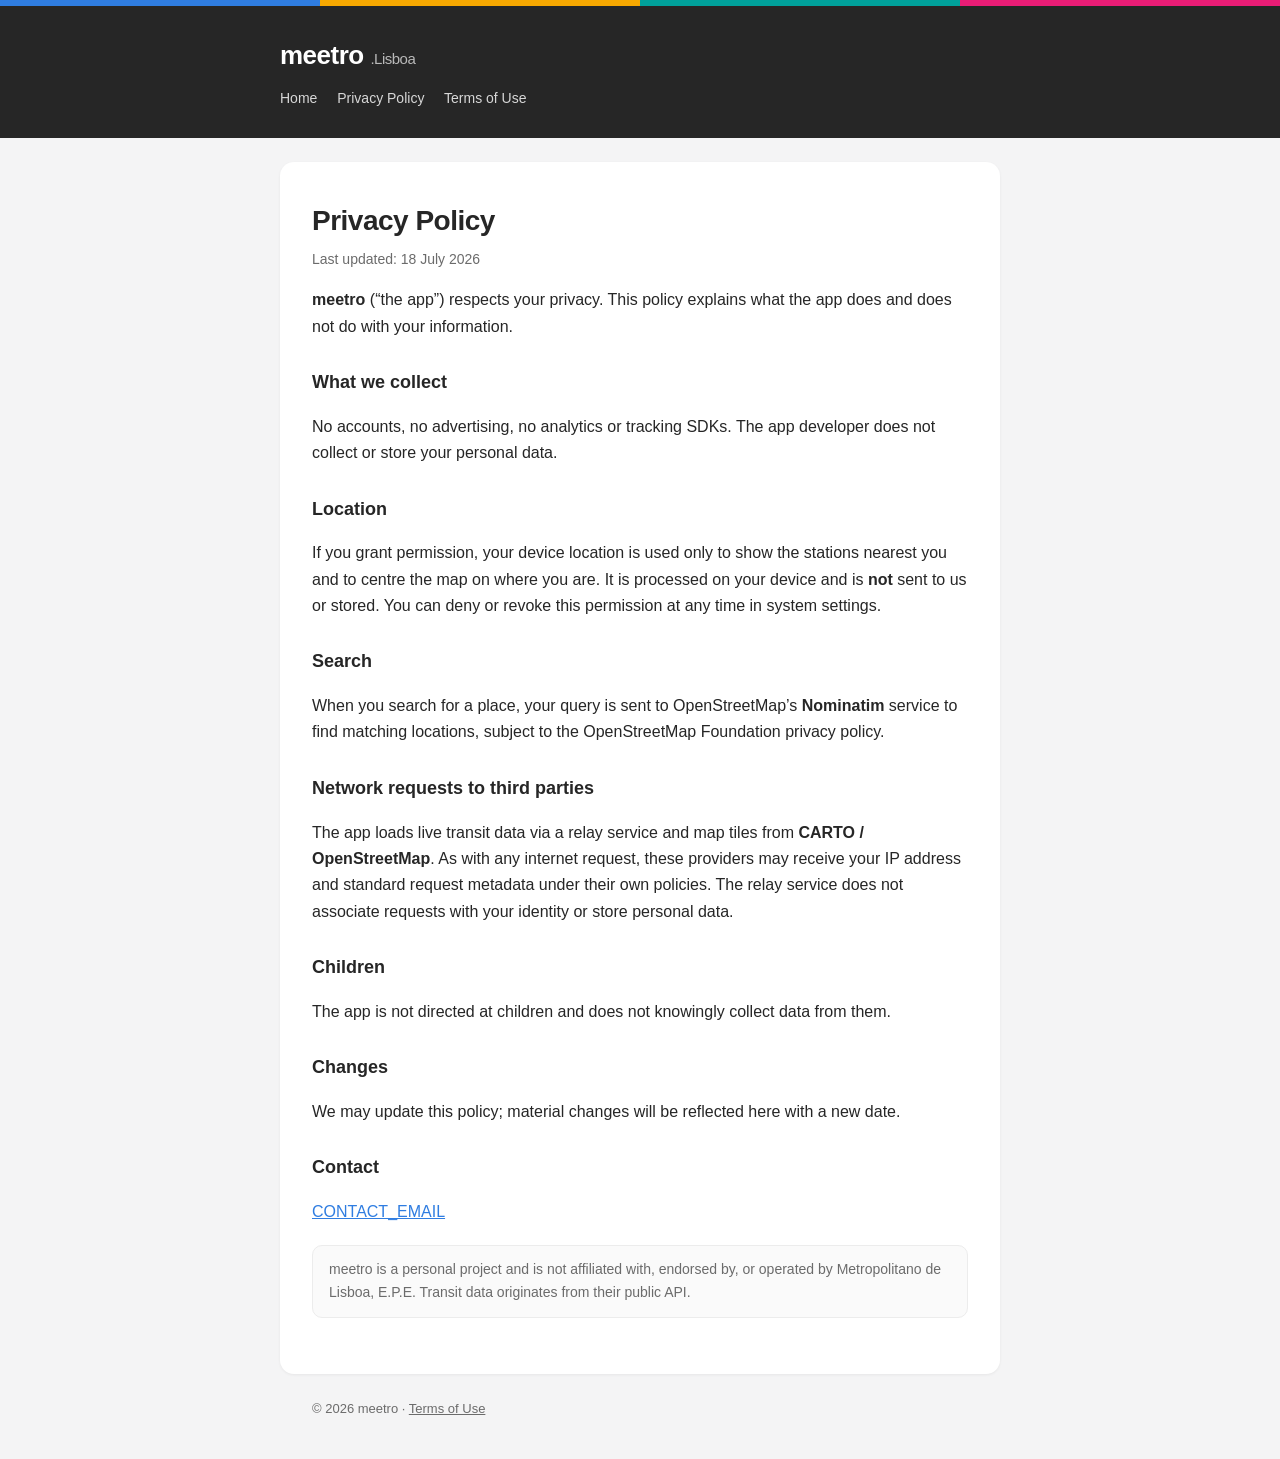
==== privacy.html @ 1540e461 "Host meetro privacy policy + terms (GitHub Pages) Co-Authored-By: Claude Opus 4.8 <noreply@anthropic" ====
<!DOCTYPE html>
<html lang="en">
<head>
  <meta charset="utf-8">
  <meta name="viewport" content="width=device-width, initial-scale=1">
  <title>meetro — Privacy Policy</title>
  <link rel="stylesheet" href="style.css">
</head>
<body>
  <div class="stripe"><span class="a"></span><span class="b"></span><span class="c"></span><span class="d"></span></div>
  <header>
    <div class="wrap">
      <div class="brand">meetro <small>.Lisboa</small></div>
      <nav>
        <a href="index.html">Home</a>
        <a href="privacy.html">Privacy Policy</a>
        <a href="terms.html">Terms of Use</a>
      </nav>
    </div>
  </header>
  <main>
    <h1>Privacy Policy</h1>
    <p class="updated">Last updated: 18 July 2026</p>

    <p><strong>meetro</strong> (“the app”) respects your privacy. This policy
       explains what the app does and does not do with your information.</p>

    <h2>What we collect</h2>
    <p>No accounts, no advertising, no analytics or tracking SDKs. The app
       developer does not collect or store your personal data.</p>

    <h2>Location</h2>
    <p>If you grant permission, your device location is used only to show the
       stations nearest you and to centre the map on where you are. It is
       processed on your device and is <strong>not</strong> sent to us or stored.
       You can deny or revoke this permission at any time in system settings.</p>

    <h2>Search</h2>
    <p>When you search for a place, your query is sent to OpenStreetMap’s
       <strong>Nominatim</strong> service to find matching locations, subject to
       the OpenStreetMap Foundation privacy policy.</p>

    <h2>Network requests to third parties</h2>
    <p>The app loads live transit data via a relay service and map tiles from
       <strong>CARTO / OpenStreetMap</strong>. As with any internet request, these
       providers may receive your IP address and standard request metadata under
       their own policies. The relay service does not associate requests with your
       identity or store personal data.</p>

    <h2>Children</h2>
    <p>The app is not directed at children and does not knowingly collect data
       from them.</p>

    <h2>Changes</h2>
    <p>We may update this policy; material changes will be reflected here with a
       new date.</p>

    <h2>Contact</h2>
    <p><a href="mailto:CONTACT_EMAIL">CONTACT_EMAIL</a></p>

    <div class="unofficial">
      meetro is a personal project and is not affiliated with, endorsed by, or
      operated by Metropolitano de Lisboa, E.P.E. Transit data originates from
      their public API.
    </div>
  </main>
  <footer>© 2026 meetro · <a href="terms.html">Terms of Use</a></footer>
</body>
</html>
---- style.css ----
:root {
  --ink: #262626;
  --paper: #ffffff;
  --muted: #6b6b6b;
  --azul: #2f7de1;
  --amarela: #f7a800;
  --verde: #00a19b;
  --vermelha: #ea1d76;
}
* { box-sizing: border-box; }
html { -webkit-text-size-adjust: 100%; }
body {
  margin: 0;
  font: 16px/1.65 -apple-system, BlinkMacSystemFont, "Segoe UI", Roboto, Helvetica, Arial, sans-serif;
  color: var(--ink);
  background: #f4f4f5;
}
.stripe { display: flex; height: 6px; }
.stripe span { flex: 1; }
.stripe .a { background: var(--azul); }
.stripe .b { background: var(--amarela); }
.stripe .c { background: var(--verde); }
.stripe .d { background: var(--vermelha); }

header {
  background: var(--ink);
  color: #fff;
  padding: 28px 24px;
}
header .wrap { max-width: 720px; margin: 0 auto; }
header .brand { font-size: 26px; font-weight: 700; letter-spacing: -0.5px; }
header .brand small { color: #b9b9b9; font-weight: 500; font-size: 15px; }
header nav { margin-top: 10px; font-size: 14px; }
header nav a { color: #d7d7d7; text-decoration: none; margin-right: 16px; }
header nav a:hover { color: #fff; text-decoration: underline; }

main {
  max-width: 720px;
  margin: 24px auto;
  background: var(--paper);
  border-radius: 14px;
  padding: 36px 32px;
  box-shadow: 0 1px 3px rgba(0,0,0,.06);
}
h1 { font-size: 28px; margin: 0 0 4px; letter-spacing: -0.5px; }
h2 { font-size: 18px; margin: 28px 0 8px; }
.updated { color: var(--muted); font-size: 14px; margin: 0 0 8px; }
a { color: var(--azul); }
.unofficial {
  background: #fafafa;
  border: 1px solid #ececec;
  border-radius: 10px;
  padding: 12px 16px;
  font-size: 14px;
  color: var(--muted);
  margin: 20px 0;
}
footer {
  max-width: 720px;
  margin: 8px auto 40px;
  padding: 0 32px;
  color: var(--muted);
  font-size: 13px;
}
footer a { color: var(--muted); }

@media (prefers-color-scheme: dark) {
  body { background: #161616; color: #e6e6e6; }
  main { background: #1f1f1f; box-shadow: none; }
  .unofficial { background: #262626; border-color: #333; color: #a5a5a5; }
  a { color: #6ba6ee; }
}
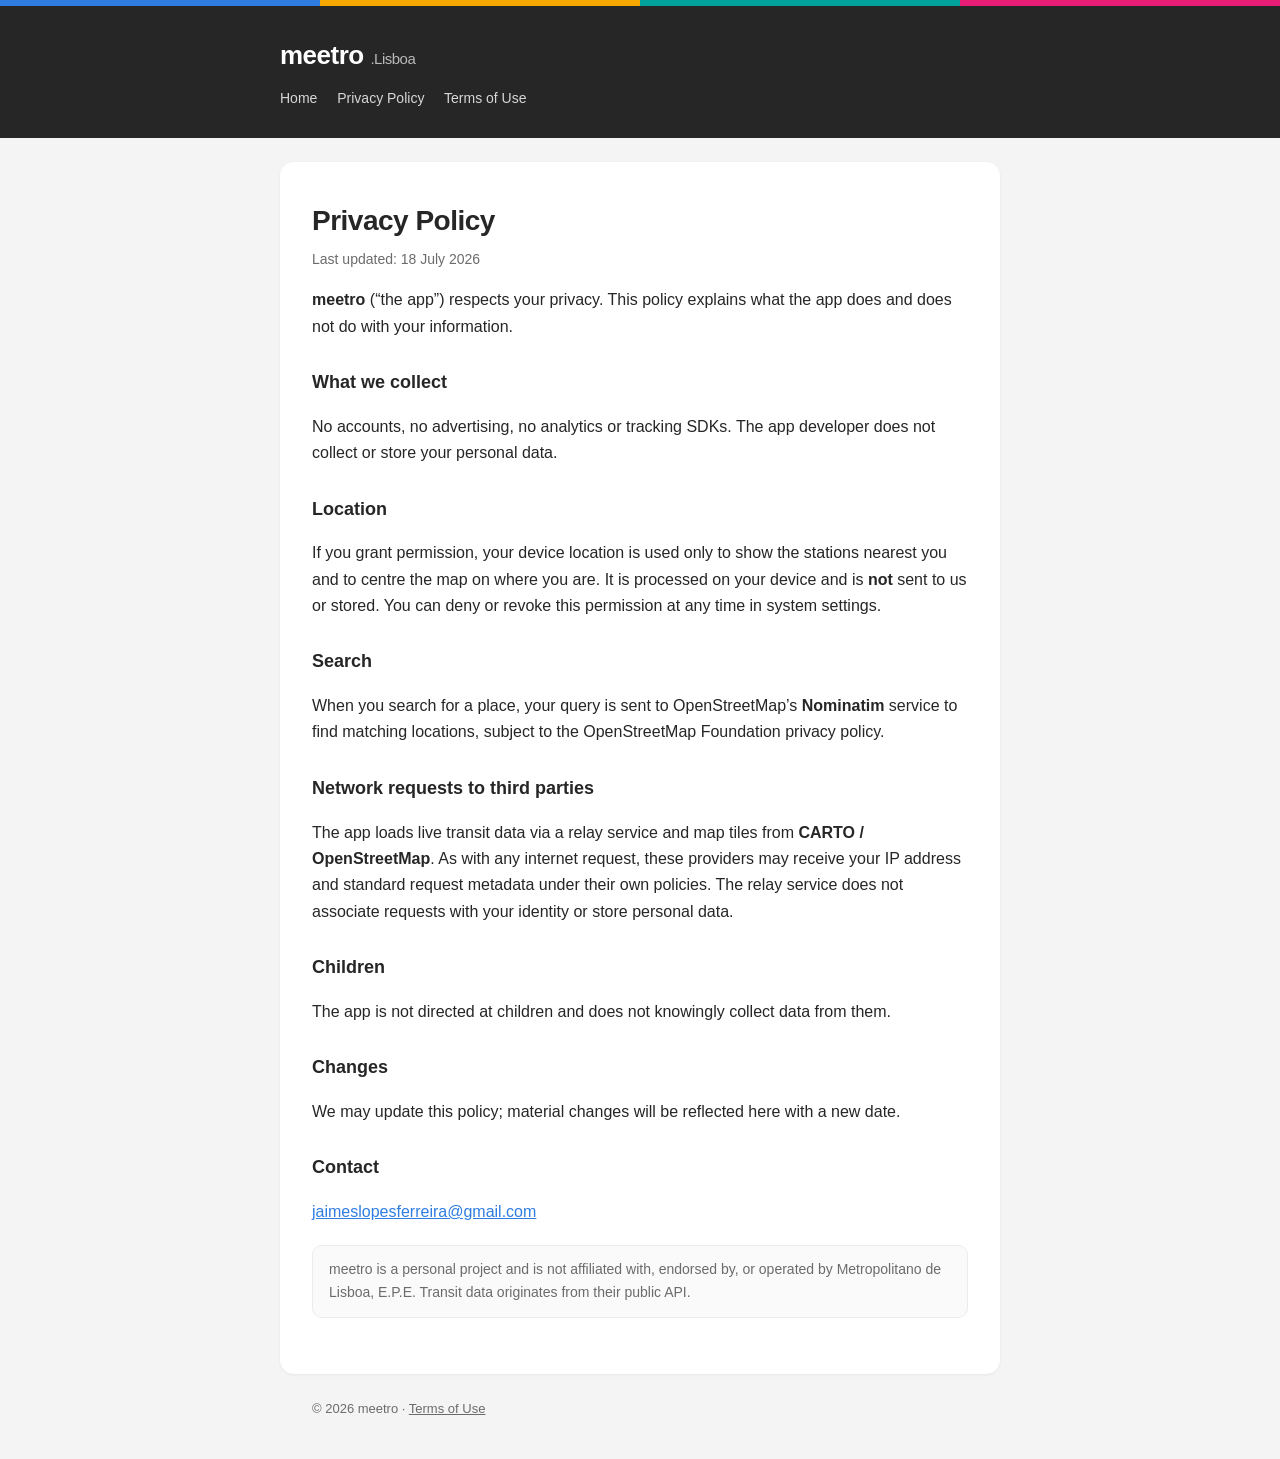
==== commit 64b6bcf1: "Add contact email to privacy + terms Co-Authored-By: Claude Opus 4.8 <noreply@anthropic.com>" ====
--- a/privacy.html
+++ b/privacy.html
@@ -56,7 +56,7 @@
        new date.</p>
 
     <h2>Contact</h2>
-    <p><a href="mailto:CONTACT_EMAIL">CONTACT_EMAIL</a></p>
+    <p><a href="mailto:jaimeslopesferreira@gmail.com">jaimeslopesferreira@gmail.com</a></p>
 
     <div class="unofficial">
       meetro is a personal project and is not affiliated with, endorsed by, or
